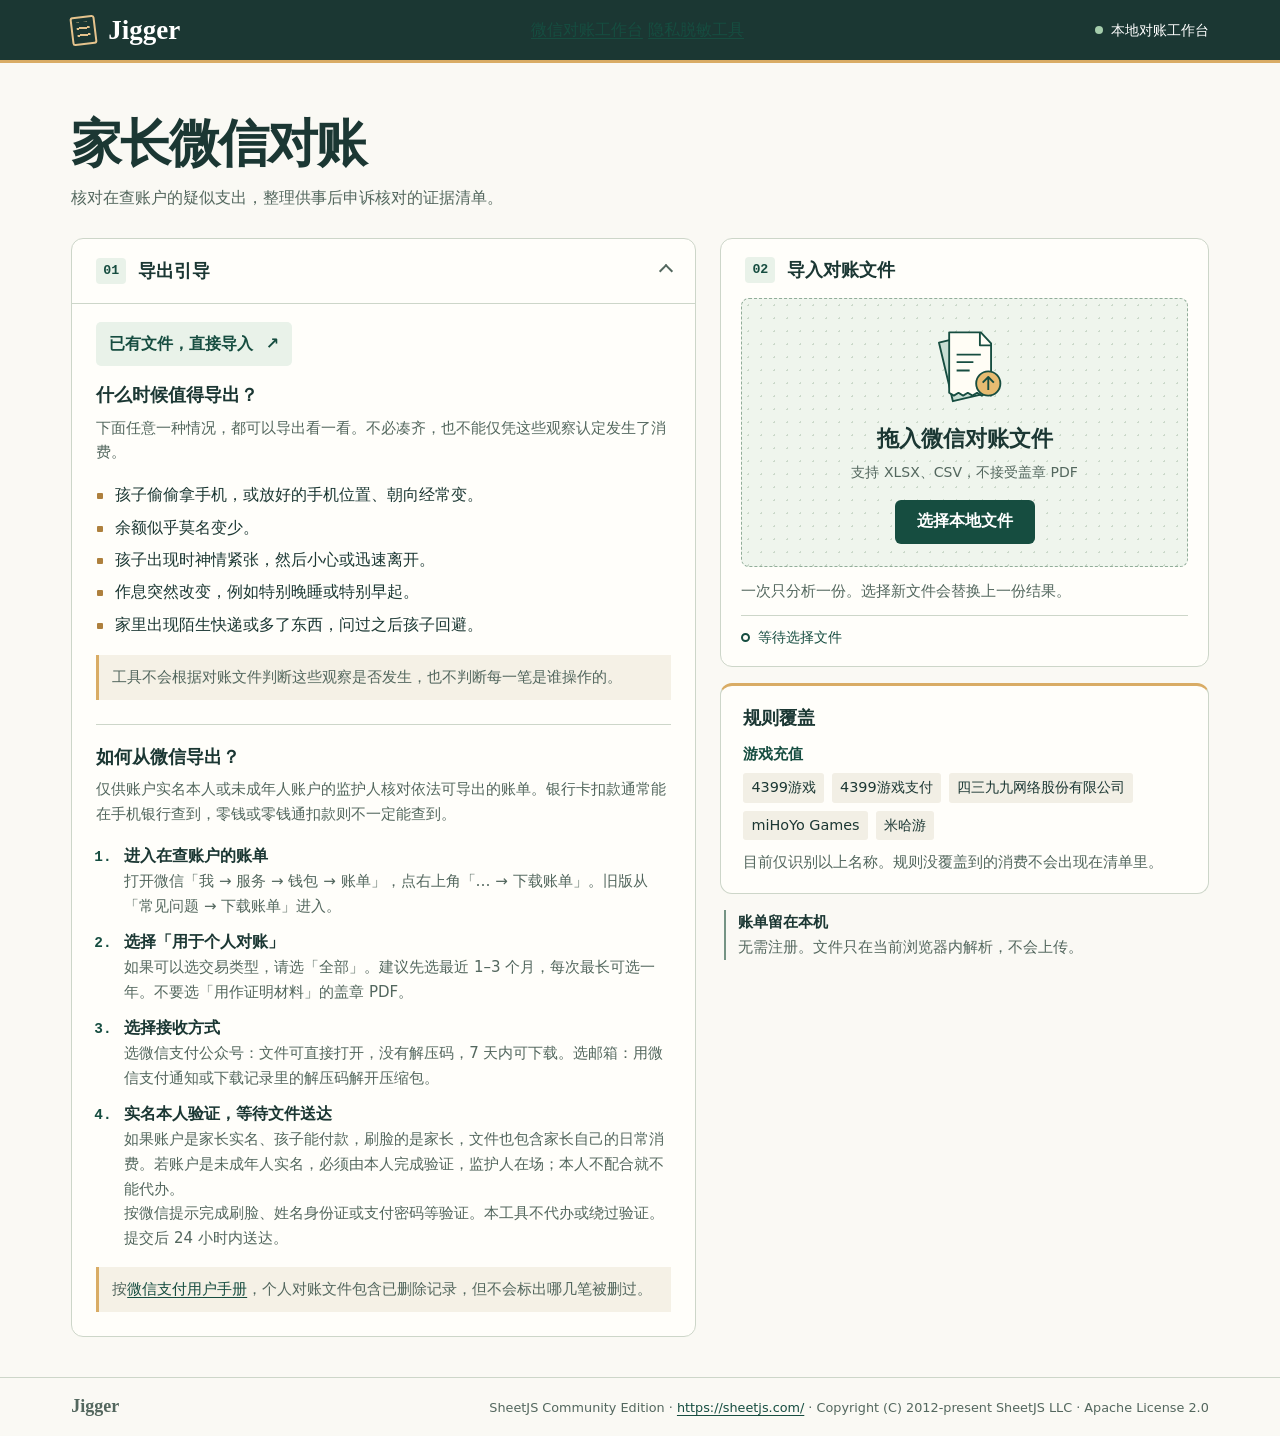
==== index.html @ f6f1da4e "Deploy Jigger static pages" ====
<!doctype html>
<html lang="zh-CN">
<head>
  <meta charset="utf-8">
  <meta http-equiv="Content-Security-Policy" content="default-src 'none'; script-src 'self'; style-src 'self'; img-src 'self'; connect-src 'none'; object-src 'none'; base-uri 'none'; form-action 'none'">
  <meta name="viewport" content="width=device-width, initial-scale=1">
  <title>家长微信对账 · Jigger</title>
  <link rel="stylesheet" href="styles.css">
  <script defer src="./app.bundle.js"></script>
</head>
<body>
  <a class="skip" href="#import">直接前往文件导入</a>
  <header>
    <div class="bar">
      <div class="brand"><span class="mark" aria-hidden="true"></span>Jigger</div>
      <nav style="display:flex; gap:16px; font-size:0.9rem;">
        <a href="index.html" style="color:#fff; text-decoration:none; padding:4px 8px; border-radius:4px; background:rgba(255,255,255,0.15);">微信对账工作台</a>
        <a href="anonymize.html" style="color:rgba(255,255,255,0.85); text-decoration:none; padding:4px 8px; border-radius:4px;">隐私脱敏工具</a>
      </nav>
      <span class="private"><span aria-hidden="true"></span> 本地对账工作台</span>
    </div>
  </header>
  <main>
    <div class="intro"><h1>家长微信对账</h1><p>核对在查账户的疑似支出，整理供事后申诉核对的证据清单。</p></div>
    <div class="workspace">
      <details id="guide" open>
        <summary><span class="number">01</span><strong>导出引导</strong><span class="toggle" aria-hidden="true"></span></summary>
        <div class="guide-body">
          <button type="button" id="skip-guide">已有文件，直接导入 <span aria-hidden="true">↗</span></button>
          <h2>什么时候值得导出？</h2>
          <p>下面任意一种情况，都可以导出看一看。不必凑齐，也不能仅凭这些观察认定发生了消费。</p>
          <ul class="observations">
            <li>孩子偷偷拿手机，或放好的手机位置、朝向经常变。</li><li>余额似乎莫名变少。</li><li>孩子出现时神情紧张，然后小心或迅速离开。</li><li>作息突然改变，例如特别晚睡或特别早起。</li><li>家里出现陌生快递或多了东西，问过之后孩子回避。</li>
          </ul>
          <p class="note">工具不会根据对账文件判断这些观察是否发生，也不判断每一笔是谁操作的。</p>
          <h2>如何从微信导出？</h2>
          <p>仅供账户实名本人或未成年人账户的监护人核对依法可导出的账单。银行卡扣款通常能在手机银行查到，零钱或零钱通扣款则不一定能查到。</p>
          <ol class="steps">
            <li><b>进入在查账户的账单</b><p>打开微信「我 → 服务 → 钱包 → 账单」，点右上角「… → 下载账单」。旧版从「常见问题 → 下载账单」进入。</p></li>
            <li><b>选择「用于个人对账」</b><p>如果可以选交易类型，请选「全部」。建议先选最近 1–3 个月，每次最长可选一年。不要选「用作证明材料」的盖章 PDF。</p></li>
            <li><b>选择接收方式</b><p>选微信支付公众号：文件可直接打开，没有解压码，7 天内可下载。选邮箱：用微信支付通知或下载记录里的解压码解开压缩包。</p></li>
            <li><b>实名本人验证，等待文件送达</b><p>如果账户是家长实名、孩子能付款，刷脸的是家长，文件也包含家长自己的日常消费。若账户是未成年人实名，必须由本人完成验证，监护人在场；本人不配合就不能代办。</p><p>按微信提示完成刷脸、姓名身份证或支付密码等验证。本工具不代办或绕过验证。提交后 24 小时内送达。</p></li>
          </ol>
          <p class="note">按<a href="https://pay.weixin.qq.com/doc/user/4021834826" target="_blank" rel="noopener noreferrer">微信支付用户手册</a>，个人对账文件包含已删除记录，但不会标出哪几笔被删过。</p>
        </div>
      </details>
      <div class="import-column">
        <section id="import" tabindex="-1" aria-labelledby="import-title">
          <div class="section-heading"><span class="number">02</span><h2 id="import-title">导入对账文件</h2></div>
          <div id="drop-zone">
            <svg class="file-art" viewBox="0 0 116 94" fill="none" aria-hidden="true"><g stroke="currentColor" stroke-width="2" stroke-linejoin="round"><path fill="#c8ded3" d="m30 21 38-9 15 63-38 9z"/><path fill="#fffdf5" d="M41 10h34l11 12v56l-5-3-5 3-5-3-5 3-5-3-5 3-5-3-5 3-5-3z"/><path d="M74 10v14h12M49 34h26M49 42h18M49 51h14"/><circle cx="83" cy="65" r="13" fill="#e7bb71"/><path d="M83 72V58m-6 6 6-6 6 6"/></g></svg>
            <h3>拖入微信对账文件</h3><p id="formats">支持 XLSX、CSV，不接受盖章 PDF</p>
            <label class="picker"><input id="file-input" type="file" accept=".xlsx,.csv" aria-describedby="formats"><span>选择本地文件</span></label>
          </div>
          <p class="file-help">一次只分析一份。选择新文件会替换上一份结果。</p>
          <p id="status" role="status" aria-live="polite" aria-atomic="true">等待选择文件</p>
          <noscript>请启用 JavaScript，以便在本机分析文件。</noscript>
        </section>
        <aside aria-labelledby="coverage-title"><h2 id="coverage-title">规则覆盖</h2><p class="category">游戏充值</p><ul class="terms"><li>4399游戏</li><li>4399游戏支付</li><li>四三九九网络股份有限公司</li><li>miHoYo Games</li><li>米哈游</li></ul><p>目前仅识别以上名称。规则没覆盖到的消费不会出现在清单里。</p></aside>
        <p class="privacy-note"><strong>账单留在本机</strong><br>无需注册。文件只在当前浏览器内解析，不会上传。</p>
      </div>
    </div>
    <div id="results"></div>
  </main>
  <footer><div><strong>Jigger</strong><span>SheetJS Community Edition · <a href="https://sheetjs.com/" rel="noopener noreferrer">https://sheetjs.com/</a> · Copyright (C) 2012-present SheetJS LLC · Apache License 2.0</span></div></footer>
</body>
</html>
---- styles.css ----
:root{--ink:#1b3733;--muted:#53675e;--paper:#faf9f4;--panel:#fffefa;--pine:#164d40;--line:#cdd6c9;--mint:#e9f2e9;--gold:#d9ac65;--radius:12px;color-scheme:light;font:16px/1.65 system-ui,"Microsoft YaHei",sans-serif;color:var(--ink);background:var(--paper)}
*{box-sizing:border-box}body{margin:0}h1,h2,h3,p,ul,ol{margin:0}a{color:var(--pine);text-underline-offset:3px}button,input{font:inherit}button,summary,.picker{cursor:pointer}button:focus-visible,a:focus-visible,summary:focus-visible,.picker:focus-within,input:focus-visible,.table-scroll:focus-visible{outline:3px solid #a35b0e;outline-offset:3px}.skip{position:absolute;left:12px;top:-100px;background:white;padding:10px;z-index:2}.skip:focus{top:10px}
header{background:var(--ink);color:white;border-bottom:3px solid var(--gold)}.bar,main,footer>div{max-width:1240px;margin:auto;padding-inline:clamp(16px,4vw,56px)}.bar{display:flex;align-items:center;justify-content:space-between;height:60px}.brand{font:700 27px/1 Georgia,serif;display:flex;align-items:center;gap:12px}.mark{display:block;width:25px;height:29px;border:2px solid #e5c38d;border-radius:3px;transform:rotate(-7deg);background:repeating-linear-gradient(to bottom,transparent 0 5px,#e5c38d 5px 7px) center/13px 18px no-repeat}.private{font-size:.85rem;display:flex;align-items:center;gap:8px}.private span{width:8px;height:8px;border-radius:100%;background:#a5cdac}
.intro{padding-block:clamp(24px,4vw,50px) 26px}.intro h1{font:700 clamp(32px,4vw,52px)/1.22 "Songti SC",SimSun,serif;letter-spacing:-.04em}.intro p{margin-top:10px;color:var(--muted)}.workspace{display:grid;grid-template-columns:minmax(0,1.28fr) minmax(0,1fr);gap:24px;align-items:start}details,#import,aside,.account,.totals,.evidence-group,.empty{background:var(--panel);border:1px solid var(--line);border-radius:var(--radius)}summary,.section-heading{display:flex;align-items:center;gap:12px;padding:17px 24px;font-size:1.15rem}summary{list-style:none}summary::-webkit-details-marker{display:none}summary:hover{background:#f0f3eb;border-radius:var(--radius)}.number{font:600 .83rem/1.4 Consolas,monospace;color:var(--pine);background:var(--mint);border-radius:4px;padding:4px 7px}.toggle{width:10px;height:10px;border:solid var(--muted);border-width:0 2px 2px 0;margin-left:auto;transform:rotate(45deg);transition:transform .16s}details[open] .toggle{transform:rotate(225deg)}.guide-body{border-top:1px solid var(--line);padding:18px 24px 24px}.guide-body h2,aside h2,.section-heading h2{font-size:1.15rem;line-height:1.55}.guide-body h2{margin:15px 0 6px}.guide-body>p,.steps p,aside p,.file-help,.privacy-note{color:var(--muted);font-size:.9375rem}.guide-body button{border:0;color:var(--pine);font-weight:650;background:var(--mint);border-radius:5px;min-height:44px;padding:8px 13px}.guide-body button:hover{background:#dce8da}.guide-body button span{margin-left:7px}.observations{padding:0;list-style:none;margin:14px 0}.observations li{position:relative;padding:3px 0 3px 19px}.observations li::before{content:'';position:absolute;left:1px;top:14px;width:6px;height:6px;background:#ae803d;border-radius:1px}.note{border-left:3px solid var(--gold);background:#f5f1e6;padding:10px 13px}.guide-body .note+h2{border-top:1px solid var(--line);margin-top:24px;padding-top:18px}.steps{padding-left:24px;margin:16px 0}.steps li{padding-left:4px;margin-block:10px}.steps li::marker{font:700 .9rem Consolas,monospace;color:var(--pine)}
.import-column{display:grid;gap:16px}.section-heading{padding-bottom:14px}#import{scroll-margin:16px;padding-bottom:16px}#drop-zone{margin:0 20px;padding:24px 12px 22px;border:1.5px dashed #91ad99;border-radius:8px;text-align:center;background-color:#eff5ed;background-image:radial-gradient(#cbd9ca 1px,transparent 1px);background-size:13px 13px;transition:background-color .16s,border-color .16s}#drop-zone:is(:focus-within,.dragging,.drag-over,[data-dragging="true"]){border-color:var(--pine);background-color:#daeadd}.file-art{width:108px;display:block;margin:0 auto 10px;color:var(--pine)}#drop-zone h3{font-size:1.35rem}#formats{font-size:.875rem;margin:4px 0 16px;color:var(--muted)}.picker,.actions button{position:relative;display:inline-flex;align-items:center;justify-content:center;min-height:44px;border:0;border-radius:6px;padding:8px 22px;background:var(--pine);color:white;font-weight:650;transition:background-color .16s}.picker:hover,.actions button:hover{background:#0b392e}.picker input{position:absolute;inset:0;width:100%;height:100%;opacity:0;cursor:pointer}.file-help,#status{margin:12px 20px 0}#status{border-top:1px solid var(--line);padding-top:10px;color:var(--pine);font-size:.88rem;overflow-wrap:anywhere}#status::before{content:'';display:inline-block;border:2px solid currentColor;width:5px;height:5px;border-radius:100%;margin-inline-end:8px}noscript{display:block;padding:0 20px}aside{padding:18px 22px;border-top:3px solid var(--gold)}aside .category{margin:10px 0 6px;font-weight:700;color:var(--pine)}.terms,.actions{display:flex;flex-wrap:wrap;gap:8px}.terms{list-style:none;padding:0;margin:0 0 10px}.terms li{background:#f2efe5;padding:3px 8px;border-radius:3px;font-size:.9rem}.privacy-note{border-left:2px solid #759484;padding:0 12px;margin-inline:4px}.privacy-note strong{color:var(--ink)}
#results:not(:empty){display:grid;gap:16px;margin-top:24px}.account,.totals,.evidence-group,.empty{min-width:0;padding:clamp(16px,2vw,24px);overflow-wrap:anywhere}.account{border-left:5px solid var(--pine)}.totals{background:var(--mint);font-variant-numeric:tabular-nums}.table-scroll{max-width:100%;overflow:auto;margin-top:12px}table{border-collapse:collapse;font-size:.9rem;font-variant-numeric:tabular-nums}td,th{padding:10px 12px;text-align:start;vertical-align:top;border-bottom:1px solid var(--line);min-width:7em;max-width:23em;overflow-wrap:anywhere}th{white-space:nowrap;background:var(--mint)}tbody tr:hover{background:#f3f5ee}.empty{color:var(--muted)}footer{margin-top:40px;border-top:1px solid var(--line);color:var(--muted)}footer>div{display:flex;align-items:baseline;justify-content:space-between;gap:20px;padding-block:18px;font-size:.8rem}footer strong{font:700 18px Georgia,serif}
@media(max-width:780px){.workspace{grid-template-columns:1fr;gap:14px}.bar{height:52px}.intro{padding-block:22px 18px}.intro p{font-size:.94rem}.guide-body{padding:14px 16px 18px}.section-heading,summary{padding:14px 16px}#drop-zone{margin-inline:14px}.file-help,#status{margin-inline:14px}aside{padding:16px}footer>div{display:block}footer span{display:block;margin-top:8px}}
@media(prefers-reduced-motion:reduce){*{transition:none!important}}

.mask-page .bar{gap:12px}
.mask-nav{display:flex;align-items:center;gap:6px}
.mask-nav a{display:flex;align-items:center;min-height:44px;padding:4px 10px;border-radius:6px;color:#e3eee8;text-decoration:none;white-space:nowrap}
.mask-nav a:is(:hover,[aria-current=page]){background:#36534c;color:white}
.mask-page .mask-badge{display:inline-block;margin:0 0 8px;padding:3px 10px;border-radius:5px;background:var(--mint);color:var(--pine);font-size:.875rem;font-weight:650}
.mask-grid{display:grid;grid-template-columns:minmax(0,1.65fr) minmax(0,1fr);gap:24px;align-items:start}
.mask-flow{display:grid;gap:16px;min-width:0}
.mask-panel{min-width:0;padding:clamp(16px,2.2vw,26px);border:1px solid var(--line);border-radius:var(--radius);background:var(--panel)}
.mask-page #import{padding-bottom:clamp(16px,2.2vw,26px)}
.mask-page .section-heading{padding:0 0 14px}
#mask-drop-zone{padding:24px 12px;border:2px dashed #91ad99;border-radius:8px;text-align:center;background:var(--mint);transition:background-color .16s,border-color .16s}
#mask-drop-zone:is(:focus-within,.drag-over){border-color:var(--pine);background:#daeadd}
#mask-drop-zone .file-art{width:78px}
#mask-drop-zone h3{font-size:1.125rem}
#mask-status{margin-top:12px;color:var(--pine);font-size:.9375rem;overflow-wrap:anywhere}
.mask-rules h2{font-size:1.125rem}
.mask-rules dl{display:grid;gap:12px;margin:12px 0 16px}
.mask-rules dt{font-weight:650}
.mask-rules dd,.mask-stats dd{margin:0}
.mask-rules dd,.mask-result-heading p{color:var(--muted);font-size:.9375rem}
.mask-result-heading{display:flex;flex-wrap:wrap;gap:12px;align-items:flex-start;justify-content:space-between}
.mask-result-heading .section-heading{padding-bottom:4px}
#mask-download-btn{min-height:44px;padding:8px 16px;border:0;border-radius:6px;background:var(--pine);color:white;font-weight:650}
#mask-download-btn:hover{background:#0b392e}
.mask-stats{display:grid;grid-template-columns:repeat(2,minmax(0,1fr));gap:8px;margin:16px 0}
.mask-stats div{padding:8px 12px;border-radius:6px;background:var(--mint)}
.mask-stats dt{color:var(--muted);font-size:.875rem}
.mask-stats dd{font-weight:700;font-variant-numeric:tabular-nums}
#mask-preview-heading{font-size:1rem}
@media(max-width:760px){.mask-grid{grid-template-columns:minmax(0,1fr);gap:14px}}
@media(max-width:360px){.mask-page .brand{font-size:21px;gap:8px}.mask-nav a{padding-inline:6px;font-size:.875rem}}
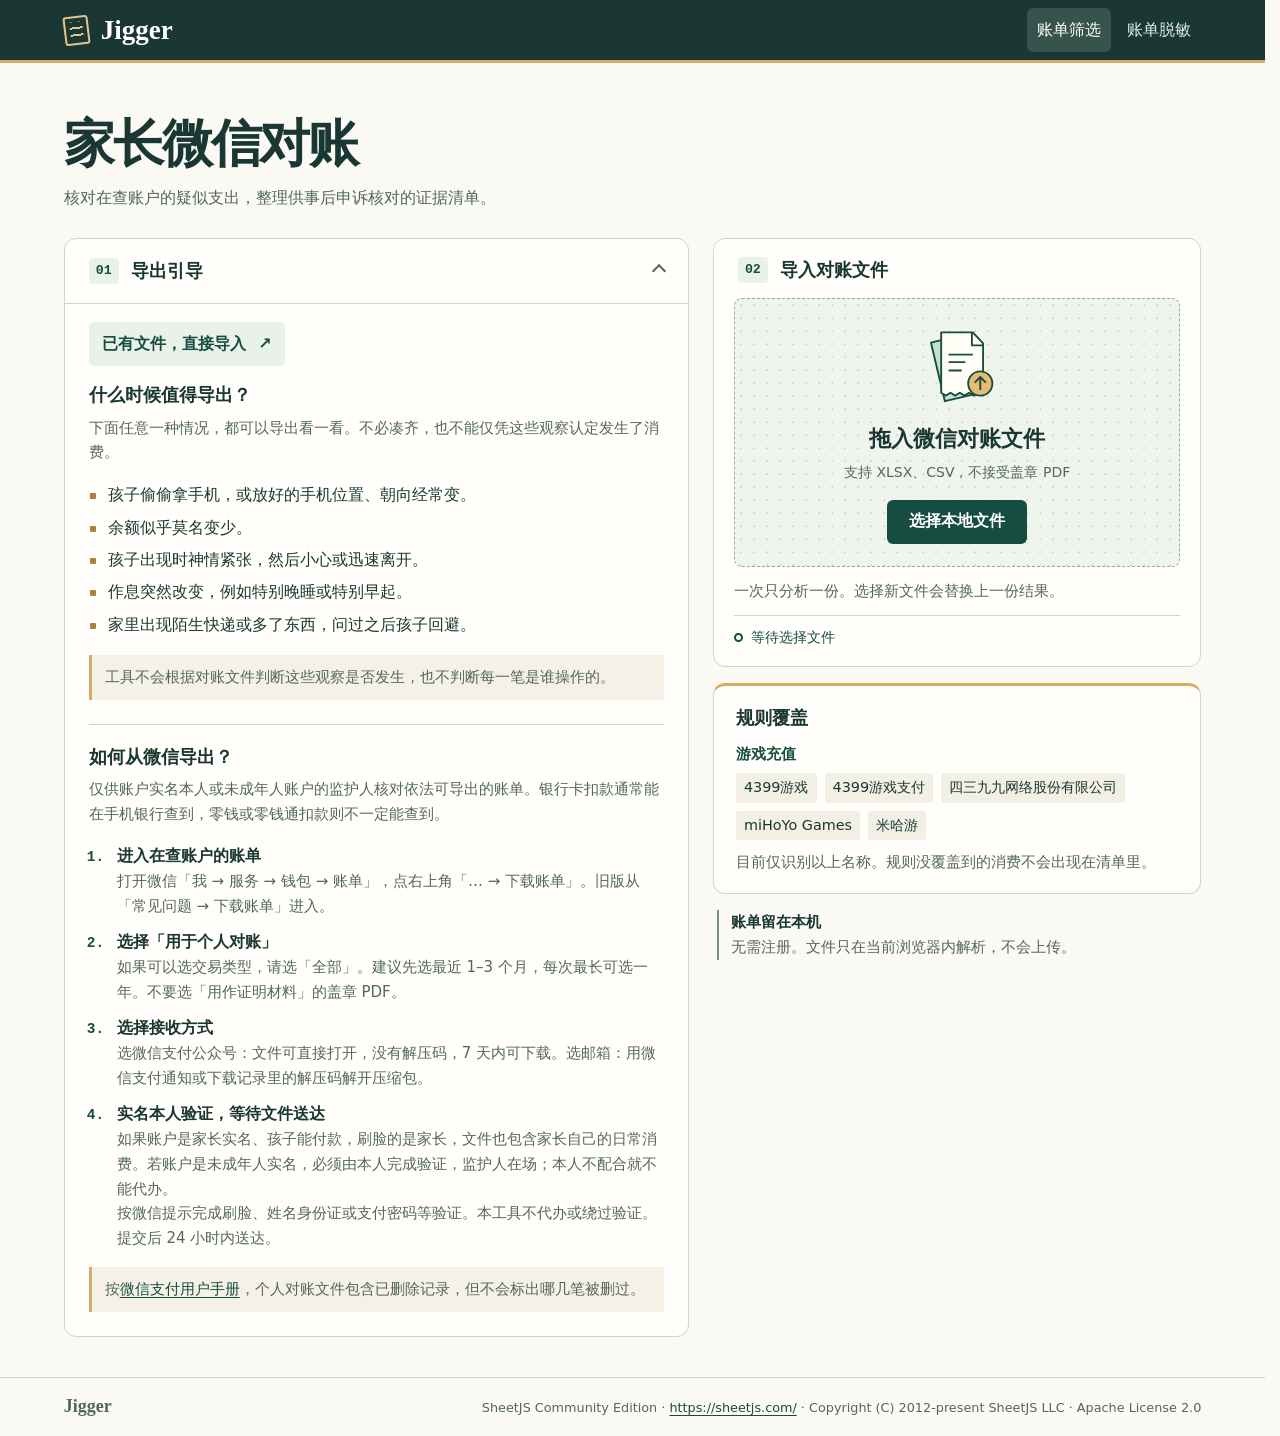
==== commit 65265a38: "Align Jigger page navigation" ====
--- a/index.html
+++ b/index.html
@@ -5,7 +5,7 @@
   <meta http-equiv="Content-Security-Policy" content="default-src 'none'; script-src 'self'; style-src 'self'; img-src 'self'; connect-src 'none'; object-src 'none'; base-uri 'none'; form-action 'none'">
   <meta name="viewport" content="width=device-width, initial-scale=1">
   <title>家长微信对账 · Jigger</title>
-  <link rel="stylesheet" href="styles.css">
+  <link rel="stylesheet" href="styles.css?v=3">
   <script defer src="./app.bundle.js"></script>
 </head>
 <body>
@@ -13,11 +13,10 @@
   <header>
     <div class="bar">
       <div class="brand"><span class="mark" aria-hidden="true"></span>Jigger</div>
-      <nav style="display:flex; gap:16px; font-size:0.9rem;">
-        <a href="index.html" style="color:#fff; text-decoration:none; padding:4px 8px; border-radius:4px; background:rgba(255,255,255,0.15);">微信对账工作台</a>
-        <a href="anonymize.html" style="color:rgba(255,255,255,0.85); text-decoration:none; padding:4px 8px; border-radius:4px;">隐私脱敏工具</a>
+      <nav class="mask-nav" aria-label="Jigger 工具">
+        <a href="index.html" aria-current="page">账单筛选</a>
+        <a href="anonymize.html">账单脱敏</a>
       </nav>
-      <span class="private"><span aria-hidden="true"></span> 本地对账工作台</span>
     </div>
   </header>
   <main>
--- a/styles.css
+++ b/styles.css
@@ -7,7 +7,8 @@
 @media(max-width:780px){.workspace{grid-template-columns:1fr;gap:14px}.bar{height:52px}.intro{padding-block:22px 18px}.intro p{font-size:.94rem}.guide-body{padding:14px 16px 18px}.section-heading,summary{padding:14px 16px}#drop-zone{margin-inline:14px}.file-help,#status{margin-inline:14px}aside{padding:16px}footer>div{display:block}footer span{display:block;margin-top:8px}}
 @media(prefers-reduced-motion:reduce){*{transition:none!important}}
 
-.mask-page .bar{gap:12px}
+html{scrollbar-gutter:stable}
+.bar{gap:12px}
 .mask-nav{display:flex;align-items:center;gap:6px}
 .mask-nav a{display:flex;align-items:center;min-height:44px;padding:4px 10px;border-radius:6px;color:#e3eee8;text-decoration:none;white-space:nowrap}
 .mask-nav a:is(:hover,[aria-current=page]){background:#36534c;color:white}
@@ -37,4 +38,4 @@
 .mask-stats dd{font-weight:700;font-variant-numeric:tabular-nums}
 #mask-preview-heading{font-size:1rem}
 @media(max-width:760px){.mask-grid{grid-template-columns:minmax(0,1fr);gap:14px}}
-@media(max-width:360px){.mask-page .brand{font-size:21px;gap:8px}.mask-nav a{padding-inline:6px;font-size:.875rem}}
+@media(max-width:360px){.bar .brand{font-size:21px;gap:8px}.mask-nav a{padding-inline:6px;font-size:.875rem}}
